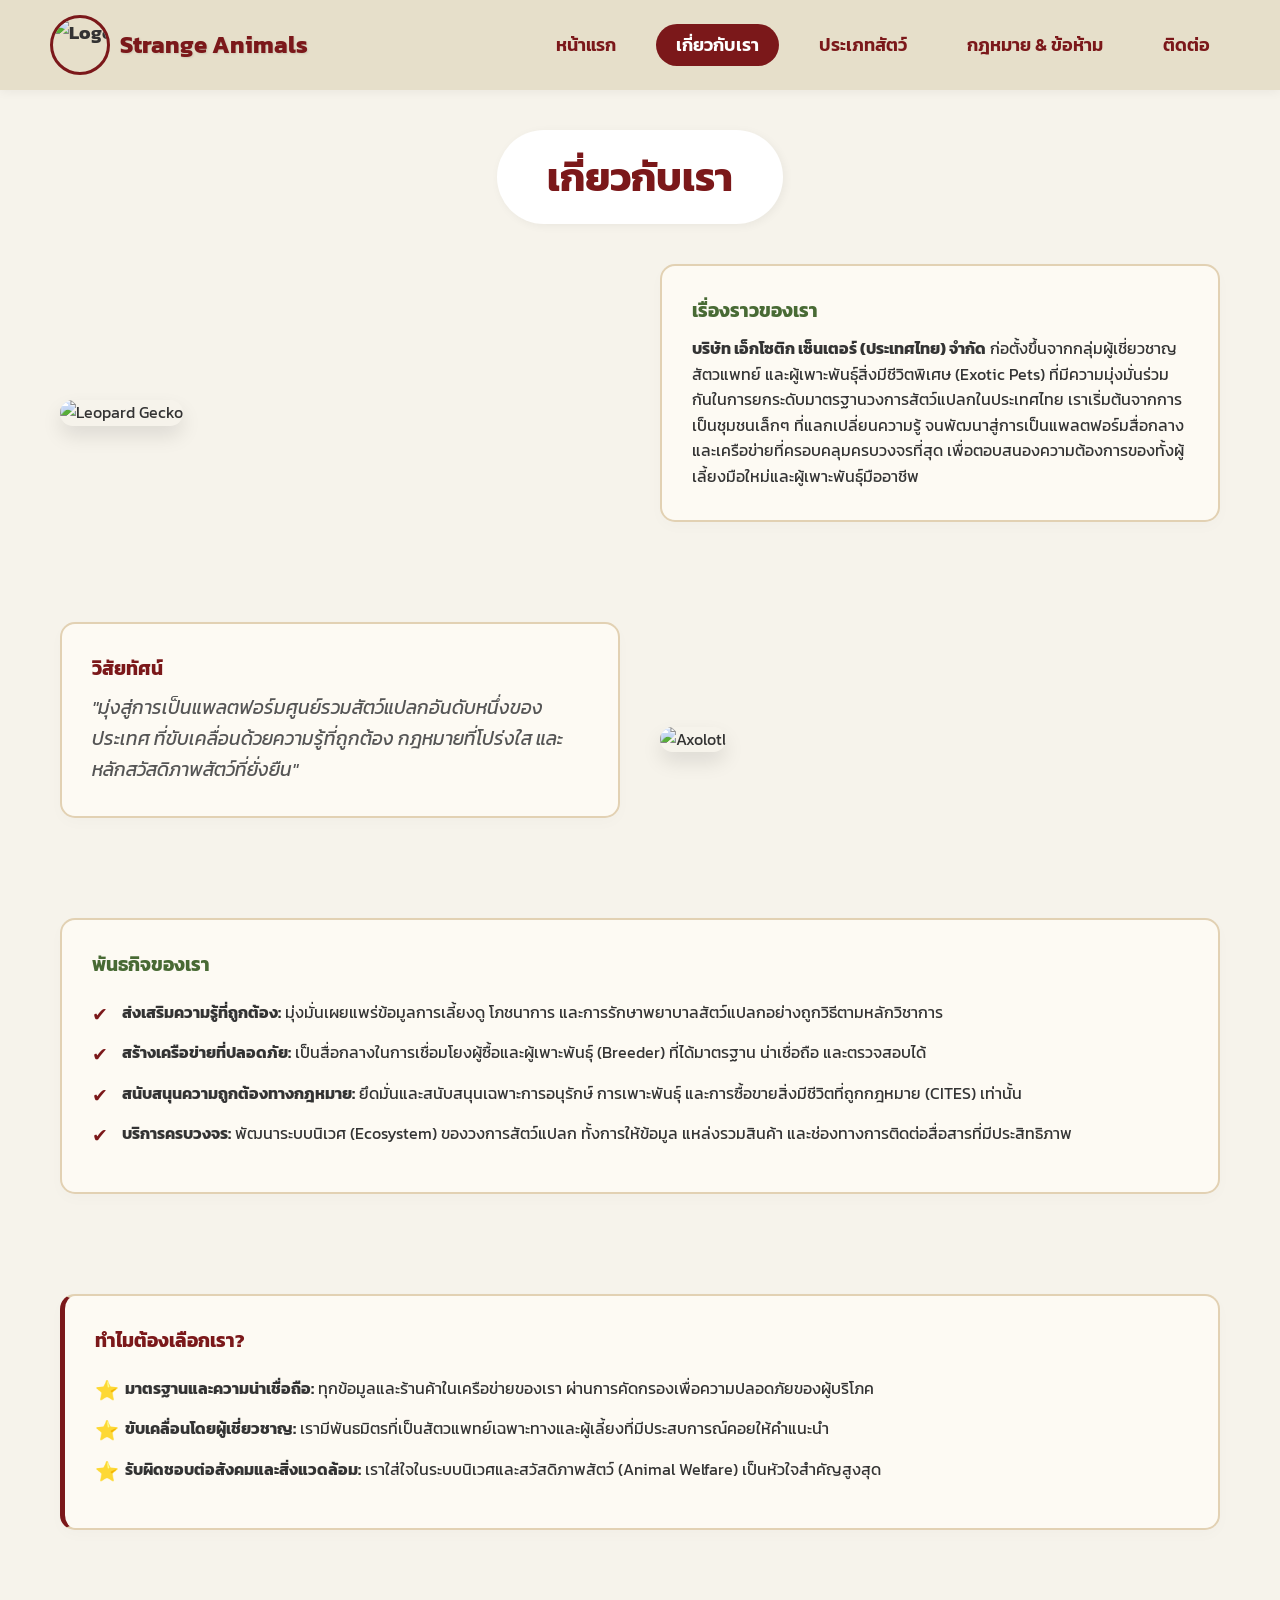
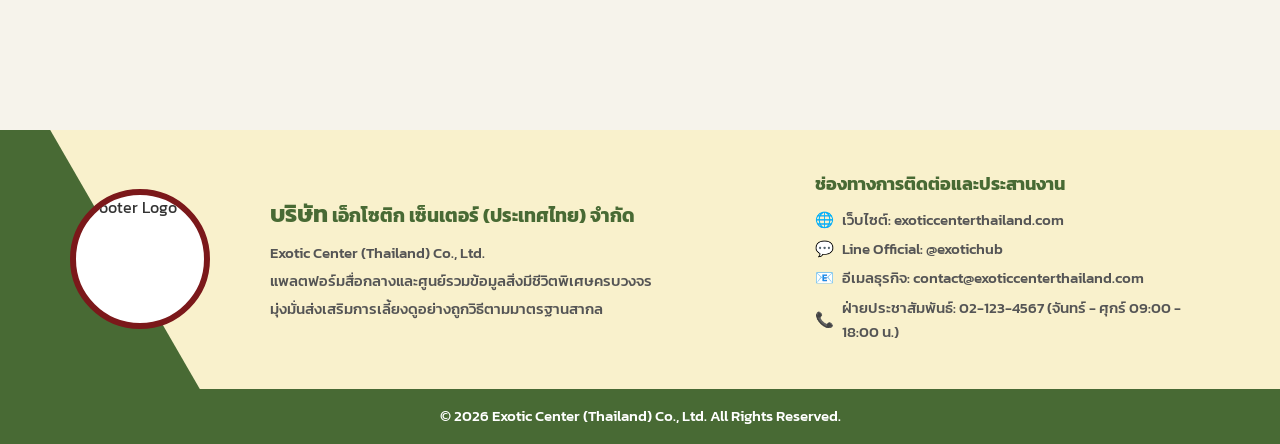
==== about.html @ 44f49b85 "Add files via upload" ====
<!DOCTYPE html>
<html lang="th">
<head>
    <meta charset="UTF-8">
    <meta name="viewport" content="width=device-width, initial-scale=1.0">
    <title>เกี่ยวกับเรา - Strange Animals</title>
    <link rel="stylesheet" href="style.css?v=7">
</head>
<body>
<!-- นำเข้า Google Material Symbols -->
<link rel="stylesheet" href="https://fonts.googleapis.com/css2?family=Material+Symbols+Outlined:opsz,wght,FILL,GRAD@20..48,100..700,0..1,-50..200" />
    <header>
        <div class="header-inner">
            <a href="index.html" class="logo">
                <img src="https://loremflickr.com/100/100/animal?lock=10" alt="Logo">
                <span style="font-weight: 700; color: var(--primary-red); font-size: 1.5rem; text-shadow: 1px 1px 2px rgba(0,0,0,0.1);">Strange Animals</span>
            </a>
            <nav>
                <ul>
                    <li><a href="index.html">หน้าแรก</a></li>
                    <li><a href="about.html" class="active">เกี่ยวกับเรา</a></li>
                    <li><a href="types.html">ประเภทสัตว์</a></li>
                    <li><a href="laws.html">กฎหมาย & ข้อห้าม</a></li>
                    <li><a href="contact.html">ติดต่อ</a></li>
                </ul>
            </nav>
        </div>
    </header>

    <main class="container">
        <h1 class="section-title" style="color: var(--primary-red);">เกี่ยวกับเรา</h1>

        <!-- Our Story -->
        <div class="about-flex">
            <div class="about-content">
                <div class="timeline-box">
                    <h3 style="color: var(--primary-green); margin-bottom: 10px;">เรื่องราวของเรา</h3>
                    <p><strong>บริษัท เอ็กโซติก เซ็นเตอร์ (ประเทศไทย) จำกัด</strong> ก่อตั้งขึ้นจากกลุ่มผู้เชี่ยวชาญ สัตวแพทย์ และผู้เพาะพันธุ์สิ่งมีชีวิตพิเศษ (Exotic Pets) ที่มีความมุ่งมั่นร่วมกันในการยกระดับมาตรฐานวงการสัตว์แปลกในประเทศไทย เราเริ่มต้นจากการเป็นชุมชนเล็กๆ ที่แลกเปลี่ยนความรู้ จนพัฒนาสู่การเป็นแพลตฟอร์มสื่อกลางและเครือข่ายที่ครอบคลุมครบวงจรที่สุด เพื่อตอบสนองความต้องการของทั้งผู้เลี้ยงมือใหม่และผู้เพาะพันธุ์มืออาชีพ</p>
                </div>
            </div>
            <div class="about-image">
                <img src="images/leopard_gecko.png" alt="Leopard Gecko">
            </div>
        </div>

        <!-- Vision -->
        <div class="about-flex">
            <div class="about-content">
                <div class="timeline-box">
                    <h3 style="color: var(--primary-red); margin-bottom: 10px;">วิสัยทัศน์</h3>
                    <p style="font-size: 1.2rem; font-style: italic; color: #555; line-height: 1.6;">"มุ่งสู่การเป็นแพลตฟอร์มศูนย์รวมสัตว์แปลกอันดับหนึ่งของประเทศ ที่ขับเคลื่อนด้วยความรู้ที่ถูกต้อง กฎหมายที่โปร่งใส และหลักสวัสดิภาพสัตว์ที่ยั่งยืน"</p>
                </div>
            </div>
            <div class="about-image">
                <img src="images/axolotl.png" alt="Axolotl">
            </div>
        </div>

        <!-- Mission -->
        <div class="about-flex">
            <div class="about-content" style="flex: 1 1 100%;">
                <div class="timeline-box" style="width: 100%;">
                    <h3 style="color: var(--primary-green); margin-bottom: 20px;">พันธกิจของเรา</h3>
                    <ul style="list-style-type: none; padding-left: 0;">
                        <li style="margin-bottom: 15px; padding-left: 30px; position: relative;">
                            <span style="position: absolute; left: 0; color: var(--primary-red); font-size: 1.2rem;">✔</span>
                            <strong>ส่งเสริมความรู้ที่ถูกต้อง:</strong> มุ่งมั่นเผยแพร่ข้อมูลการเลี้ยงดู โภชนาการ และการรักษาพยาบาลสัตว์แปลกอย่างถูกวิธีตามหลักวิชาการ
                        </li>
                        <li style="margin-bottom: 15px; padding-left: 30px; position: relative;">
                            <span style="position: absolute; left: 0; color: var(--primary-red); font-size: 1.2rem;">✔</span>
                            <strong>สร้างเครือข่ายที่ปลอดภัย:</strong> เป็นสื่อกลางในการเชื่อมโยงผู้ซื้อและผู้เพาะพันธุ์ (Breeder) ที่ได้มาตรฐาน น่าเชื่อถือ และตรวจสอบได้
                        </li>
                        <li style="margin-bottom: 15px; padding-left: 30px; position: relative;">
                            <span style="position: absolute; left: 0; color: var(--primary-red); font-size: 1.2rem;">✔</span>
                            <strong>สนับสนุนความถูกต้องทางกฎหมาย:</strong> ยึดมั่นและสนับสนุนเฉพาะการอนุรักษ์ การเพาะพันธุ์ และการซื้อขายสิ่งมีชีวิตที่ถูกกฎหมาย (CITES) เท่านั้น
                        </li>
                        <li style="margin-bottom: 15px; padding-left: 30px; position: relative;">
                            <span style="position: absolute; left: 0; color: var(--primary-red); font-size: 1.2rem;">✔</span>
                            <strong>บริการครบวงจร:</strong> พัฒนาระบบนิเวศ (Ecosystem) ของวงการสัตว์แปลก ทั้งการให้ข้อมูล แหล่งรวมสินค้า และช่องทางการติดต่อสื่อสารที่มีประสิทธิภาพ
                        </li>
                    </ul>
                </div>
            </div>
        </div>

        <!-- Why Choose Us -->
        <div class="about-flex" style="margin-top: 40px;">
            <div class="about-content" style="flex: 1 1 100%;">
                <div class="timeline-box" style="width: 100%; border-left: 5px solid var(--primary-red);">
                    <h3 style="color: var(--primary-red); margin-bottom: 20px;">ทำไมต้องเลือกเรา?</h3>
                    <ul style="list-style-type: none; padding-left: 0;">
                        <li style="margin-bottom: 15px; padding-left: 30px; position: relative;">
                            <span style="position: absolute; left: 0; color: var(--primary-green); font-size: 1.2rem;">⭐</span>
                            <strong>มาตรฐานและความน่าเชื่อถือ:</strong> ทุกข้อมูลและร้านค้าในเครือข่ายของเรา ผ่านการคัดกรองเพื่อความปลอดภัยของผู้บริโภค
                        </li>
                        <li style="margin-bottom: 15px; padding-left: 30px; position: relative;">
                            <span style="position: absolute; left: 0; color: var(--primary-green); font-size: 1.2rem;">⭐</span>
                            <strong>ขับเคลื่อนโดยผู้เชี่ยวชาญ:</strong> เรามีพันธมิตรที่เป็นสัตวแพทย์เฉพาะทางและผู้เลี้ยงที่มีประสบการณ์คอยให้คำแนะนำ
                        </li>
                        <li style="margin-bottom: 15px; padding-left: 30px; position: relative;">
                            <span style="position: absolute; left: 0; color: var(--primary-green); font-size: 1.2rem;">⭐</span>
                            <strong>รับผิดชอบต่อสังคมและสิ่งแวดล้อม:</strong> เราใส่ใจในระบบนิเวศและสวัสดิภาพสัตว์ (Animal Welfare) เป็นหัวใจสำคัญสูงสุด
                        </li>
                    </ul>
                </div>
            </div>
        </div>
    </main>

    <footer class="site-footer">
        <div class="footer-main">
            <div class="footer-left-shape"></div>
            <div class="footer-content-wrapper">
                <div class="footer-logo">
                    <img src="https://loremflickr.com/150/150/animal?lock=10" alt="Footer Logo">
                </div>
                <div class="footer-company">
                    <h3><span style="font-size: 1.5rem;">บริษัท</span> เอ็กโซติก เซ็นเตอร์ (ประเทศไทย) จำกัด</h3>
                    <p>Exotic Center (Thailand) Co., Ltd.</p>
                    <p>แพลตฟอร์มสื่อกลางและศูนย์รวมข้อมูลสิ่งมีชีวิตพิเศษครบวงจร</p>
                    <p>มุ่งมั่นส่งเสริมการเลี้ยงดูอย่างถูกวิธีตามมาตรฐานสากล</p>
                </div>
                <div class="footer-contact">
                    <h4>ช่องทางการติดต่อและประสานงาน</h4>
                    <ul>
                        <li><span class="icon">🌐</span> เว็บไซต์: exoticcenterthailand.com</li>
                        <li><span class="icon">💬</span> Line Official: @exotichub</li>
                        <li><span class="icon">📧</span> อีเมลธุรกิจ: contact@exoticcenterthailand.com</li>
                        <li><span class="icon">📞</span> ฝ่ายประชาสัมพันธ์: 02-123-4567 (จันทร์ - ศุกร์ 09:00 - 18:00 น.)</li>
                    </ul>
                </div>
            </div>
        </div>
        <div class="footer-bottom">
            &copy; 2026 Exotic Center (Thailand) Co., Ltd. All Rights Reserved.
        </div>
    </footer>

    <script src="script.js"></script>
    <!-- Mobile Bottom Navigation -->
    <nav class="mobile-bottom-nav">
        <a href="index.html"><span class="material-symbols-outlined">home</span>หน้าแรก</a>
        <a href="about.html"><span class="material-symbols-outlined">corporate_fare</span>เกี่ยวกับเรา</a>
        <a href="types.html"><span class="material-symbols-outlined">pets</span>ประเภทสัตว์</a>
        <a href="laws.html"><span class="material-symbols-outlined">gavel</span>กฎหมาย</a>
        <a href="contact.html"><span class="material-symbols-outlined">call</span>ติดต่อ</a>
    </nav>

    <!-- Scroll to Top Button -->
    <button id="scrollTopBtn" title="ย้อนขึ้นข้างบน" style="display: none;" onclick="window.scrollTo({ top: 0, behavior: 'smooth' });">
        &#8679;
    </button>
    <script>
        // Scroll to Top Logic
        window.addEventListener("scroll", function() {
            const btn = document.getElementById("scrollTopBtn");
            if (btn) {
                if (document.body.scrollTop > 300 || document.documentElement.scrollTop > 300) {
                    btn.style.display = "flex";
                } else {
                    btn.style.display = "none";
                }
            }
        });
    </script>

</body>
</html>
---- style.css ----
@import url('https://fonts.googleapis.com/css2?family=Kanit:wght@300;400;500;600;700&display=swap');

:root {
    --bg-color: #f6f3eb;
    --nav-bg: #e6dfca;
    --primary-red: #7b181a;
    --primary-green: #486a34;
    --text-color: #333333;
    --white: #ffffff;
    --card-bg: #e1d3bc;
}

* {
    margin: 0;
    padding: 0;
    box-sizing: border-box;
    font-family: 'Kanit', sans-serif;
}

body {
    background-color: var(--bg-color);
    color: var(--text-color);
    line-height: 1.6;
    -ms-overflow-style: none;
    /* IE and Edge */
    scrollbar-width: none;
    /* Firefox */
}

::-webkit-scrollbar {
    display: none;
    /* Chrome, Safari and Opera */
}

/* Navbar */
.header-inner {
    max-width: 1200px;
    margin: 0 auto;
    display: flex;
    justify-content: space-between;
    align-items: center;
    width: 100%;
}

header {
    background-color: var(--nav-bg);
    padding: 15px 50px;
    box-shadow: 0 2px 10px rgba(0, 0, 0, 0.05);
    position: sticky;
    top: 0;
    z-index: 100;
}

.logo {
    display: flex;
    align-items: center;
    gap: 10px;
    font-weight: 700;
    font-size: 1.2rem;
    color: var(--text-color);
    text-decoration: none;
    white-space: nowrap;
}

.logo img {
    width: 60px;
    height: 60px;
    border-radius: 50%;
    object-fit: cover;
    border: 3px solid var(--primary-red);
}

nav ul {
    display: flex;
    list-style: none;
    gap: 20px;
}

nav ul li a {
    text-decoration: none;
    color: var(--primary-red);
    font-weight: 600;
    font-size: 1.1rem;
    transition: all 0.3s;
    padding: 8px 20px;
    border-radius: 25px;
    white-space: nowrap;
}

nav ul li a:hover {
    color: var(--primary-green);
}

nav ul li a.active {
    background-color: var(--primary-red);
    color: var(--white);
}

/* Footer */
.site-footer {
    width: 100%;
    margin-top: 60px;
    font-family: inherit;
}

.footer-main {
    background-color: #f9f1cc;
    position: relative;
    padding: 40px 0;
    overflow: hidden;
}

.footer-left-shape {
    position: absolute;
    top: 0;
    left: 0;
    width: 300px;
    height: 100%;
    background-color: var(--primary-green);
    clip-path: polygon(0 0, 50px 0, 200px 100%, 0 100%);
    z-index: 1;
}

.footer-content-wrapper {
    max-width: 1200px;
    margin: 0 auto;
    position: relative;
    z-index: 2;
    display: flex;
    align-items: center;
    justify-content: space-between;
    gap: 60px;
    padding: 0 20px;
}

.footer-logo {
    width: 140px;
    height: 140px;
    border-radius: 50%;
    display: flex;
    justify-content: center;
    align-items: center;
    flex-shrink: 0;
    margin-left: 10px;
}

.footer-logo img {
    width: 100%;
    height: 100%;
    object-fit: cover;
    border-radius: 50%;
    border: 6px solid var(--primary-red);
    background-color: white;
}

.footer-company {
    flex: 1.2;
    color: #444;
    display: flex;
    flex-direction: column;
    justify-content: center;
}

.footer-company h3 {
    margin: 0 0 5px 0;
    font-size: 1.2rem;
    color: var(--primary-green);
}

.footer-company p {
    margin: 2px 0;
    font-size: 0.95rem;
    color: #555;
    font-weight: 500;
}

.footer-contact {
    flex: 1;
    display: flex;
    flex-direction: column;
    justify-content: center;
}

.footer-contact h4 {
    margin: 0 0 10px 0;
    color: var(--primary-green);
    font-size: 1.1rem;
}

.footer-contact ul {
    list-style: none;
    padding: 0;
    margin: 0;
}

.footer-contact ul li {
    font-size: 0.95rem;
    color: #555;
    margin-bottom: 5px;
    display: flex;
    align-items: center;
    gap: 8px;
    font-weight: 500;
}

.footer-bottom {
    background-color: var(--primary-green);
    color: white;
    text-align: center;
    padding: 15px;
    font-size: 0.95rem;
    font-weight: 500;
}

/* Common Layouts */
.container {
    max-width: 1200px;
    margin: 0 auto;
    padding: 40px 20px;
}

.section-title {
    text-align: center;
    color: var(--primary-red);
    font-size: 2.5rem;
    margin-bottom: 40px;
    font-weight: 700;
}

/* Buttons */
.btn {
    padding: 10px 20px;
    border-radius: 8px;
    text-decoration: none;
    font-weight: 600;
    transition: all 0.3s;
    display: inline-block;
    border: none;
    cursor: pointer;
}

.btn-red {
    background-color: var(--primary-red);
    color: var(--white);
}

.btn-red:hover {
    background-color: #5c1113;
}

.btn-green {
    background-color: var(--primary-green);
    color: var(--white);
}

.btn-green:hover {
    background-color: #355026;
}

/* Hero Section (Home) */
.hero-wrapper {
    background-color: #fdf6f0;
    /* light pinkish */
    padding: 80px 0;
    margin-bottom: 60px;
    background-image: linear-gradient(90deg, transparent 98%, rgba(0, 0, 0, 0.03) 98%);
    background-size: 80px 80px;
    /* vertical grid lines */
}

.hero {
    display: flex;
    align-items: center;
    justify-content: space-between;
    gap: 40px;
}

.hero-text {
    flex: 1;
    transform: translateY(-20px);
    /* ขยับขึ้นมานิดนึงเพื่อให้ดูกึ่งกลางมากขึ้น */
}

.hero-text h1 {
    font-size: 5rem;
    color: var(--primary-red);
    margin-bottom: 0px;
    /* Reduced to bring line closer */
    line-height: 1.1;
    text-shadow: 2px 2px 0px rgba(0, 0, 0, 0.05);
    white-space: nowrap;
    position: relative;
    z-index: 2;
}

.hero-line-long {
    width: 100%;
    max-width: 450px;
    height: 8px;
    background-color: var(--primary-green);
    position: relative;
    margin-bottom: 20px;
    z-index: 1;
}

.hero-line-long::after {
    content: '';
    position: absolute;
    right: -10px;
    top: -5px;
    width: 18px;
    height: 18px;
    background-color: var(--primary-green);
    transform: rotate(45deg);
}

.hero-subtitle p {
    font-size: 1.3rem;
    color: #333;
    font-weight: 600;
    margin: 0;
    line-height: 1.5;
}

.hero-visuals {
    flex: 1;
    position: relative;
    height: 420px;
    /* ลดความสูงลงมาเล็กน้อย */
    display: flex;
    justify-content: center;
    align-items: center;
}

.shape-green {
    width: 240px;
    height: 320px;
    background-color: var(--primary-green);
    border-radius: 100px 0 100px 0;
    position: absolute;
    left: 40px;
    top: 10px;
    z-index: 1;
}

.shape-red {
    width: 240px;
    height: 320px;
    background-color: var(--primary-red);
    border-radius: 100px 0 100px 0;
    position: absolute;
    right: 40px;
    bottom: 10px;
    z-index: 2;
    box-shadow: -10px 0 20px rgba(0, 0, 0, 0.1);
}

.animal-img {
    position: absolute;
    border-radius: 15px;
    box-shadow: 0 15px 35px rgba(0, 0, 0, 0.25);
    object-fit: cover;
}

.img-gecko {
    width: 280px;
    height: 190px;
    top: 30px;
    left: 20px;
    z-index: 3;
    transform: rotate(-3deg);
}

.img-axolotl {
    width: 300px;
    height: 210px;
    bottom: 30px;
    right: 10px;
    z-index: 4;
    transform: rotate(3deg);
}

/* Banner Slider Section */
.banner-slider {
    position: relative;
    width: 100%;
    height: 400px;
    margin: 0 auto 60px auto;
    border-radius: 20px;
    overflow: hidden;
    box-shadow: 0 10px 30px rgba(0, 0, 0, 0.1);
}

.slides-container {
    width: 100%;
    height: 100%;
    position: relative;
}

.slide {
    position: absolute;
    top: 0;
    left: 0;
    width: 100%;
    height: 100%;
    opacity: 0;
    transition: opacity 0.6s ease-in-out;
    background-size: cover;
    background-position: center;
    display: flex;
    align-items: center;
    justify-content: center;
}

.slide.active {
    opacity: 1;
    z-index: 1;
}

.slide-overlay {
    background-color: rgba(0, 0, 0, 0.4);
    padding: 30px 50px;
    border-radius: 15px;
    text-align: center;
    color: white;
    max-width: 80%;
    backdrop-filter: blur(5px);
}

.slide-overlay h2 {
    font-size: 2.5rem;
    margin-bottom: 10px;
    color: #fff;
    text-shadow: 2px 2px 4px rgba(0, 0, 0, 0.5);
}

.slide-overlay p {
    font-size: 1.2rem;
    text-shadow: 1px 1px 2px rgba(0, 0, 0, 0.5);
    margin: 0;
}

.slider-btn {
    position: absolute;
    top: 50%;
    transform: translateY(-50%);
    background-color: rgba(0, 0, 0, 0.3);
    color: white;
    border: none;
    font-size: 24px;
    width: 50px;
    height: 50px;
    cursor: pointer;
    z-index: 2;
    border-radius: 50%;
    transition: background-color 0.3s;
    display: flex;
    align-items: center;
    justify-content: center;
}

.slider-btn:hover {
    background-color: rgba(0, 0, 0, 0.8);
}

.prev-btn {
    left: 20px;
}

.next-btn {
    right: 20px;
}

.slider-dots {
    position: absolute;
    bottom: 20px;
    width: 100%;
    text-align: center;
    z-index: 2;
}

.dot {
    cursor: pointer;
    height: 12px;
    width: 12px;
    margin: 0 6px;
    background-color: rgba(255, 255, 255, 0.4);
    border-radius: 50%;
    display: inline-block;
    transition: background-color 0.3s ease;
}

.dot.active,
.dot:hover {
    background-color: white;
}

/* Cards Grid */
.cards-grid {
    display: grid;
    grid-template-columns: repeat(auto-fill, minmax(300px, 1fr));
    gap: 30px;
}

.card {
    background-color: var(--white);
    border-radius: 15px;
    overflow: hidden;
    box-shadow: 0 5px 15px rgba(0, 0, 0, 0.05);
    transition: transform 0.3s;
}

.card:hover {
    transform: translateY(-10px);
}

.card img {
    width: 100%;
    height: 250px;
    object-fit: cover;
}

.card-content {
    padding: 20px;
}

.card.bg-red .card-content {
    background-color: var(--primary-red);
    color: var(--white);
}

.card.bg-green .card-content {
    background-color: var(--primary-green);
    color: var(--white);
}

.card h3 {
    margin-bottom: 10px;
}

/* About Page Styles */
.timeline-box {
    background-color: #fdfaf3;
    border: 2px solid #e2d1b3;
    padding: 30px;
    border-radius: 15px;
    margin-bottom: 40px;
    position: relative;
    box-shadow: 0 5px 15px rgba(0, 0, 0, 0.02);
}

.about-flex {
    display: flex;
    align-items: center;
    gap: 40px;
    margin-bottom: 60px;
}

.about-flex:nth-child(even) {
    flex-direction: row-reverse;
}

.about-image {
    flex: 1;
}

.about-image img {
    width: 100%;
    border-radius: 15px;
    box-shadow: 0 10px 20px rgba(0, 0, 0, 0.1);
}

.about-content {
    flex: 1;
}

/* Contact Page */
.contact-grid {
    display: grid;
    grid-template-columns: 1fr 1fr;
    gap: 40px;
}

.contact-info,
.contact-form {
    background-color: #fdfaf3;
    padding: 40px;
    border-radius: 15px;
    box-shadow: 0 5px 15px rgba(0, 0, 0, 0.02);
    border: 1px solid #e2d1b3;
}

.form-group {
    margin-bottom: 20px;
}

.form-group label {
    display: block;
    margin-bottom: 8px;
    font-weight: 500;
}

.form-group input,
.form-group textarea {
    width: 100%;
    padding: 12px;
    border: 1px solid #ccc;
    border-radius: 8px;
    font-family: 'Kanit', sans-serif;
}

.form-group textarea {
    height: 150px;
    resize: vertical;
}

.map-container iframe {
    width: 100%;
    height: 300px;
    border: none;
    border-radius: 10px;
    margin-top: 20px;
}

/* Custom Contact Page */
.contact-grid-new {
    display: grid;
    grid-template-columns: 1fr 1fr;
    gap: 60px;
    margin-bottom: 60px;
}

.contact-heading {
    font-size: 1.8rem;
    margin-bottom: 20px;
    font-weight: 700;
}

.contact-heading.red {
    color: var(--primary-red);
}

.contact-heading.green {
    color: var(--primary-green);
}

.qa-box {
    background-color: #d1a8a2;
    border-radius: 15px;
    padding: 30px;
    box-shadow: 4px 4px 10px rgba(0, 0, 0, 0.1);
    color: #4a2220;
}

.qa-box p {
    margin-top: 0;
    margin-bottom: 20px;
    font-size: 0.95rem;
    line-height: 1.6;
}

.qa-box p:last-child {
    margin-bottom: 0;
}

.social-links-box {
    display: flex;
    flex-direction: column;
    gap: 20px;
}

.social-row {
    display: flex;
    align-items: center;
    gap: 15px;
}

.social-icon {
    width: 45px;
    height: 45px;
    background-color: #000;
    color: #fff;
    display: flex;
    align-items: center;
    justify-content: center;
    font-weight: bold;
}

.social-icon.fb {
    border-radius: 8px;
    font-size: 1.8rem;
    font-family: serif;
}

.social-icon.line {
    border-radius: 50%;
    font-size: 0.8rem;
}

.social-icon.ig {
    border-radius: 12px;
}

.ig-inner {
    width: 20px;
    height: 20px;
    border: 2px solid white;
    border-radius: 6px;
    position: relative;
}

.ig-inner::after {
    content: '';
    position: absolute;
    top: 50%;
    left: 50%;
    transform: translate(-50%, -50%);
    width: 8px;
    height: 8px;
    border: 2px solid white;
    border-radius: 50%;
}

.social-pill {
    flex: 1;
    background-color: #d2e0c7;
    color: #27401c;
    padding: 12px 25px;
    border-radius: 30px;
    font-weight: 600;
    font-size: 0.95rem;
    box-shadow: 2px 2px 8px rgba(0, 0, 0, 0.05);
}

.custom-contact-form .form-group-custom {
    margin-bottom: 20px;
}

.custom-contact-form label {
    display: block;
    margin-bottom: 8px;
    font-weight: 700;
    color: var(--primary-red);
    margin-left: 5px;
}

.custom-contact-form input,
.custom-contact-form textarea {
    width: 100%;
    background-color: #d1a8a2;
    border: none;
    border-radius: 20px;
    padding: 15px 20px;
    font-size: 1rem;
    color: #333;
    box-shadow: 4px 4px 10px rgba(0, 0, 0, 0.1);
    outline: none;
}

.custom-contact-form textarea {
    border-radius: 20px;
    resize: none;
    min-height: 120px;
}

/* Section Titles styling */
.section-title {
    background-color: var(--white);
    padding: 15px 50px;
    border-radius: 50px;
    display: table;
    margin: 0 auto 40px auto;
    text-align: center;
    box-shadow: 2px 2px 10px rgba(0, 0, 0, 0.05);
    font-weight: 700;
}

/* Modal Styles */
.modal {
    display: none;
    position: fixed;
    z-index: 1000;
    left: 0;
    top: 0;
    width: 100%;
    height: 100%;
    background-color: rgba(0, 0, 0, 0.6);
    backdrop-filter: blur(5px);
    overflow: auto;
}

.modal-content {
    background-color: var(--white);
    margin: 5% auto;
    padding: 30px;
    border-radius: 15px;
    width: 80%;
    max-width: 800px;
    position: relative;
    box-shadow: 0 10px 30px rgba(0, 0, 0, 0.3);
    animation: modalFadeIn 0.3s;
}

@keyframes modalFadeIn {
    from {
        opacity: 0;
        transform: translateY(-20px);
    }

    to {
        opacity: 1;
        transform: translateY(0);
    }
}

.close-btn {
    position: absolute;
    top: 15px;
    right: 25px;
    color: var(--primary-red);
    font-size: 35px;
    font-weight: bold;
    cursor: pointer;
    transition: 0.3s;
}

.close-btn:hover {
    color: #000;
}

.modal-body {
    display: flex;
    gap: 30px;
    align-items: flex-start;
}

.modal-image {
    width: 40%;
    border-radius: 10px;
    object-fit: cover;
}

.modal-info {
    width: 60%;
}

.modal-info h2 {
    color: var(--primary-green);
    margin-bottom: 15px;
    font-size: 2rem;
}

.modal-info p {
    margin-bottom: 15px;
    line-height: 1.6;
    color: #444;
}

@media (max-width: 768px) {
    .modal-body {
        flex-direction: column;
    }

    .modal-image,
    .modal-info {
        width: 100%;
    }
}

/* Buttons */
.btn-outline {
    background-color: transparent;
    color: var(--primary-green);
    border: 2px solid var(--primary-green);
    padding: 10px 20px;
    border-radius: 8px;
    cursor: pointer;
    font-size: 1rem;
    display: inline-flex;
    align-items: center;
    gap: 8px;
    transition: all 0.3s ease;
    font-weight: 600;
    font-family: inherit;
}

.btn-outline:hover {
    background-color: var(--primary-green);
    color: var(--white);
}

/* Responsive Design */
@media (max-width: 1100px) {
    .header-inner {
        flex-direction: column;
        gap: 15px;
    }

    nav ul {
        flex-wrap: wrap;
        justify-content: center;
    }

    .hero {
        flex-direction: column;
        text-align: center;
    }

    .hero-text {
        transform: none;
    }

    .hero-text h1 {
        font-size: 3.5rem;
    }

    .hero-line-long {
        margin: 15px auto;
    }

    .hero-visuals {
        height: 350px;
        width: 100%;
        max-width: 500px;
    }

    .footer-content-wrapper {
        flex-direction: column;
        text-align: center;
        gap: 30px;
    }

    .footer-left-shape {
        display: none;
    }

    .footer-logo {
        margin: 0 auto;
    }

    .footer-contact ul li {
        justify-content: center;
    }
}

@media (max-width: 768px) {
    .hero-text h1 {
        font-size: 2.8rem;
        white-space: normal;
    }

    .cards-grid,
    .cards-grid-2col {
        grid-template-columns: 1fr !important;
    }

    .about-flex,
    .about-flex:nth-child(even) {
        flex-direction: column;
        text-align: center;
    }

    .contact-grid,
    .contact-grid-new {
        grid-template-columns: 1fr;
        gap: 30px;
    }

    .section-title {
        font-size: 1.8rem;
        padding: 12px 30px;
    }

    .banner-slider {
        height: 300px;
    }

    .slide-overlay {
        padding: 20px;
        max-width: 95%;
    }

    .slide-overlay h2 {
        font-size: 1.8rem;
    }

    .slide-overlay p {
        font-size: 1rem;
    }

    .hero-visuals img {
        transform: scale(0.8);
    }
}

@media (max-width: 480px) {
    .hero-text h1 {
        font-size: 2.2rem;
    }

    .logo img {
        width: 50px;
        height: 50px;
    }

    nav ul {
        gap: 10px;
    }

    nav ul li a {
        font-size: 0.95rem;
        padding: 6px 12px;
    }

    .section-title {
        font-size: 1.4rem;
        padding: 10px 20px;
    }
}

/* Web App Mobile Bottom Nav */
.mobile-bottom-nav {
    display: none;
    position: fixed;
    bottom: 0;
    left: 0;
    width: 100%;
    background: var(--white);
    box-shadow: 0 -2px 10px rgba(0, 0, 0, 0.1);
    z-index: 2000;
    justify-content: space-around;
    padding: 10px 0;
    border-top-left-radius: 20px;
    border-top-right-radius: 20px;
}

.mobile-bottom-nav a {
    display: flex;
    flex-direction: column;
    align-items: center;
    color: #777;
    text-decoration: none;
    font-size: 0.75rem;
    transition: 0.3s;
}

.mobile-bottom-nav a.active {
    color: var(--primary-red);
    font-weight: 700;
}

.mobile-bottom-nav .icon {
    font-size: 1.5rem;
    margin-bottom: 3px;
}

@media (max-width: 768px) {
    header nav {
        display: none;
    }

    .mobile-bottom-nav {
        display: flex;
    }

    body {
        padding-bottom: 70px;
    }

    .modal-content {
        width: 95%;
        margin: 10% auto;
        padding: 20px;
    }

    .hero-visuals {
        height: 250px;
    }
}

/* Fix Hero Mobile */
@media (max-width: 768px) {
    .hero-wrapper {
        height: auto;
        min-height: auto;
        padding: 40px 0;
    }

    .hero-visuals {
        height: 350px;
        margin-top: 20px;
        transform: scale(0.9);
    }

    .shape-green {
        width: 160px;
        height: 220px;
        left: 10px;
    }

    .shape-red {
        width: 140px;
        height: 200px;
        right: 10px;
        bottom: 20px;
    }

    .img-gecko {
        width: 200px;
        height: 135px;
        top: 20px;
        left: -10px;
    }

    .img-axolotl {
        width: 220px;
        height: 150px;
        bottom: 40px;
        right: -10px;
    }
}

/* Scroll to Top Button */
#scrollTopBtn {
    display: none;
    position: fixed;
    bottom: 80px;
    right: 20px;
    z-index: 99;
    font-size: 24px;
    border: none;
    outline: none;
    background-color: var(--primary-red);
    color: white;
    cursor: pointer;
    width: 50px;
    height: 50px;
    border-radius: 50%;
    box-shadow: 0 4px 10px rgba(0, 0, 0, 0.2);
    transition: background-color 0.3s, transform 0.3s;
    align-items: center;
    justify-content: center;
}

#scrollTopBtn:hover {
    background-color: var(--primary-green);
    transform: translateY(-5px);
}

@media (min-width: 769px) {
    #scrollTopBtn {
        bottom: 40px;
        right: 40px;
    }
}
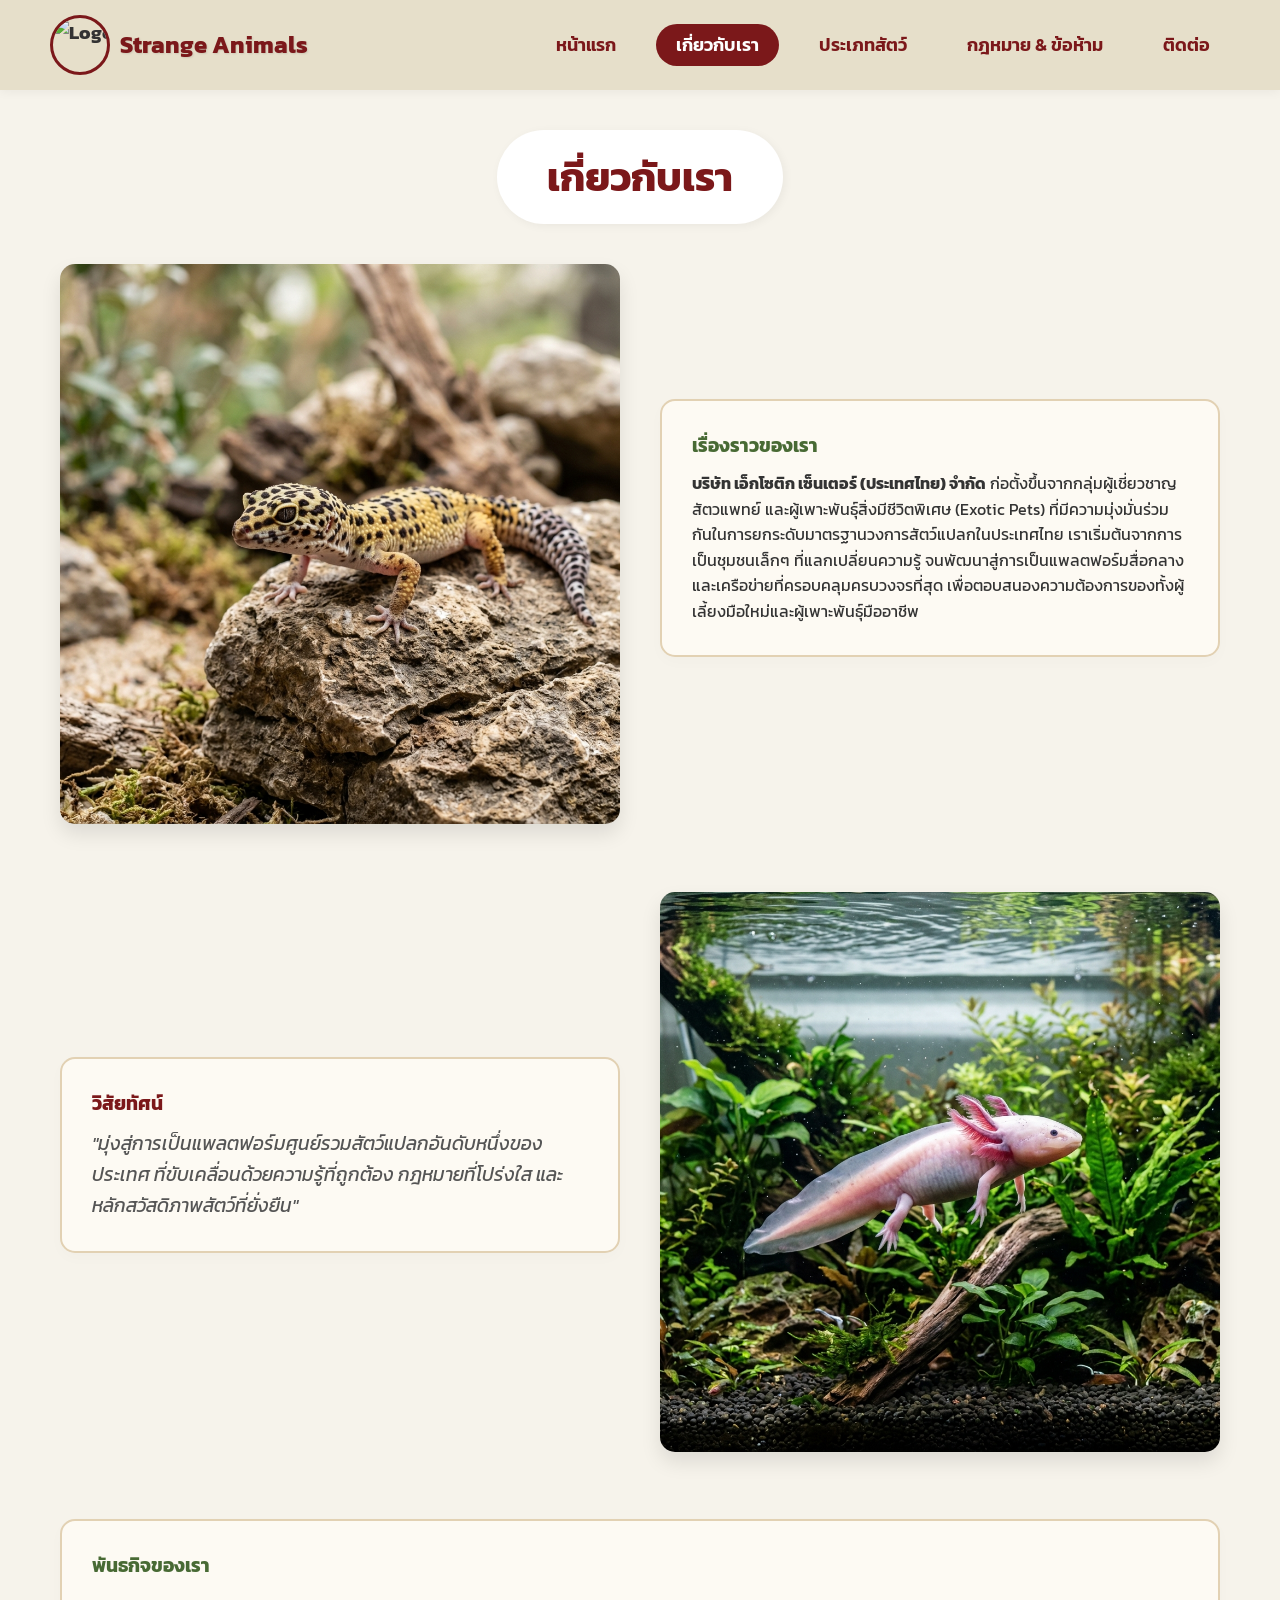
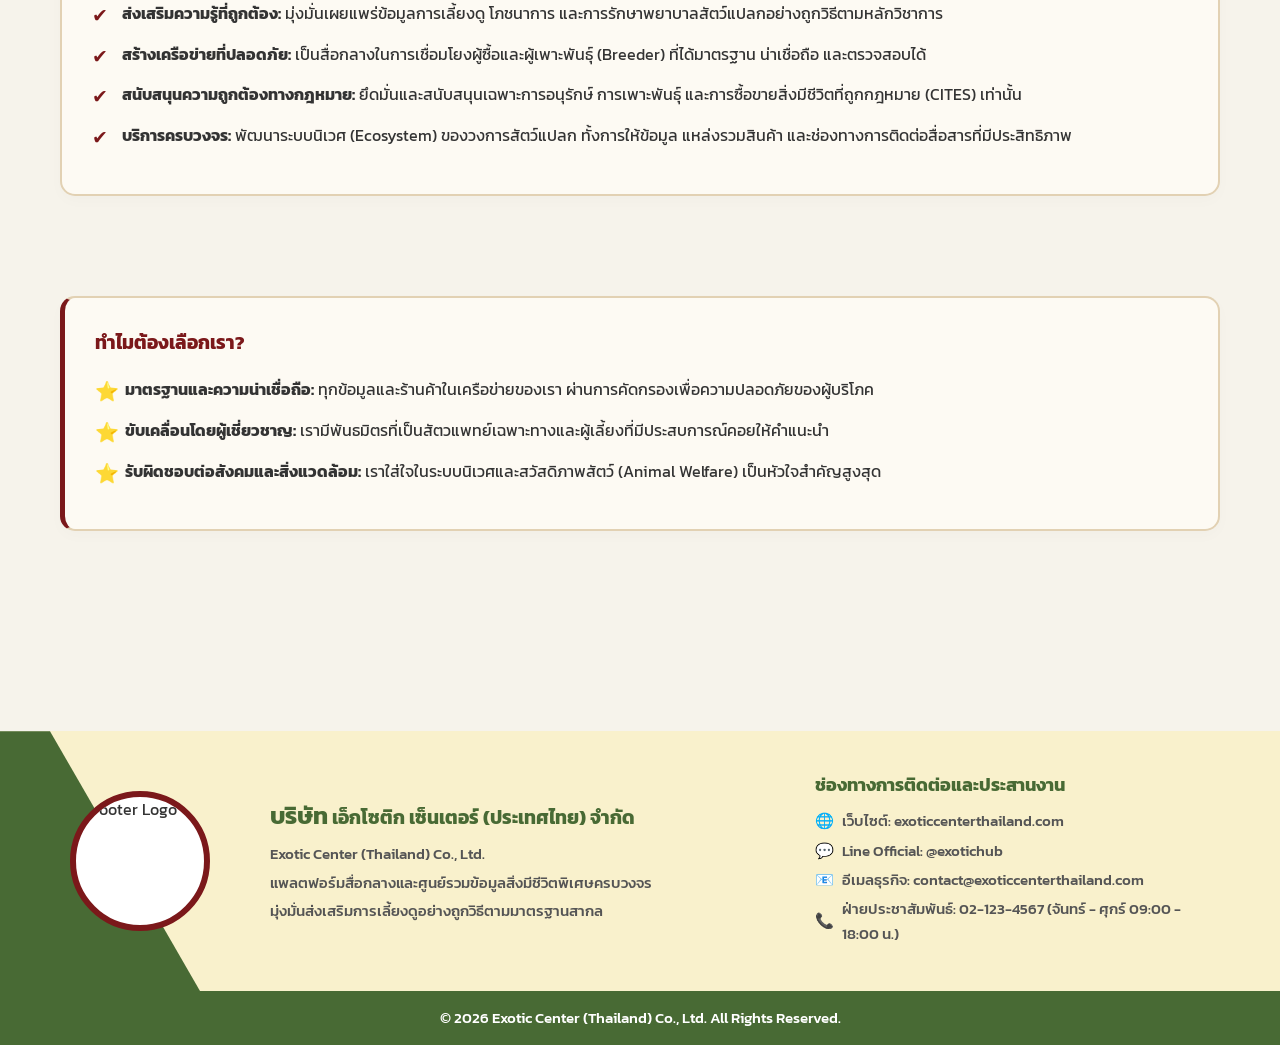
==== commit 506d2e3d: "Add files via upload" ====
--- a/about.html
+++ b/about.html
@@ -39,7 +39,7 @@
                 </div>
             </div>
             <div class="about-image">
-                <img src="images/leopard_gecko.png" alt="Leopard Gecko">
+                <img src="images/Leopard_Gecko.png" alt="Leopard Gecko">
             </div>
         </div>
 
@@ -52,7 +52,7 @@
                 </div>
             </div>
             <div class="about-image">
-                <img src="images/axolotl.png" alt="Axolotl">
+                <img src="images/Axolotl.png" alt="Axolotl">
             </div>
         </div>
 
